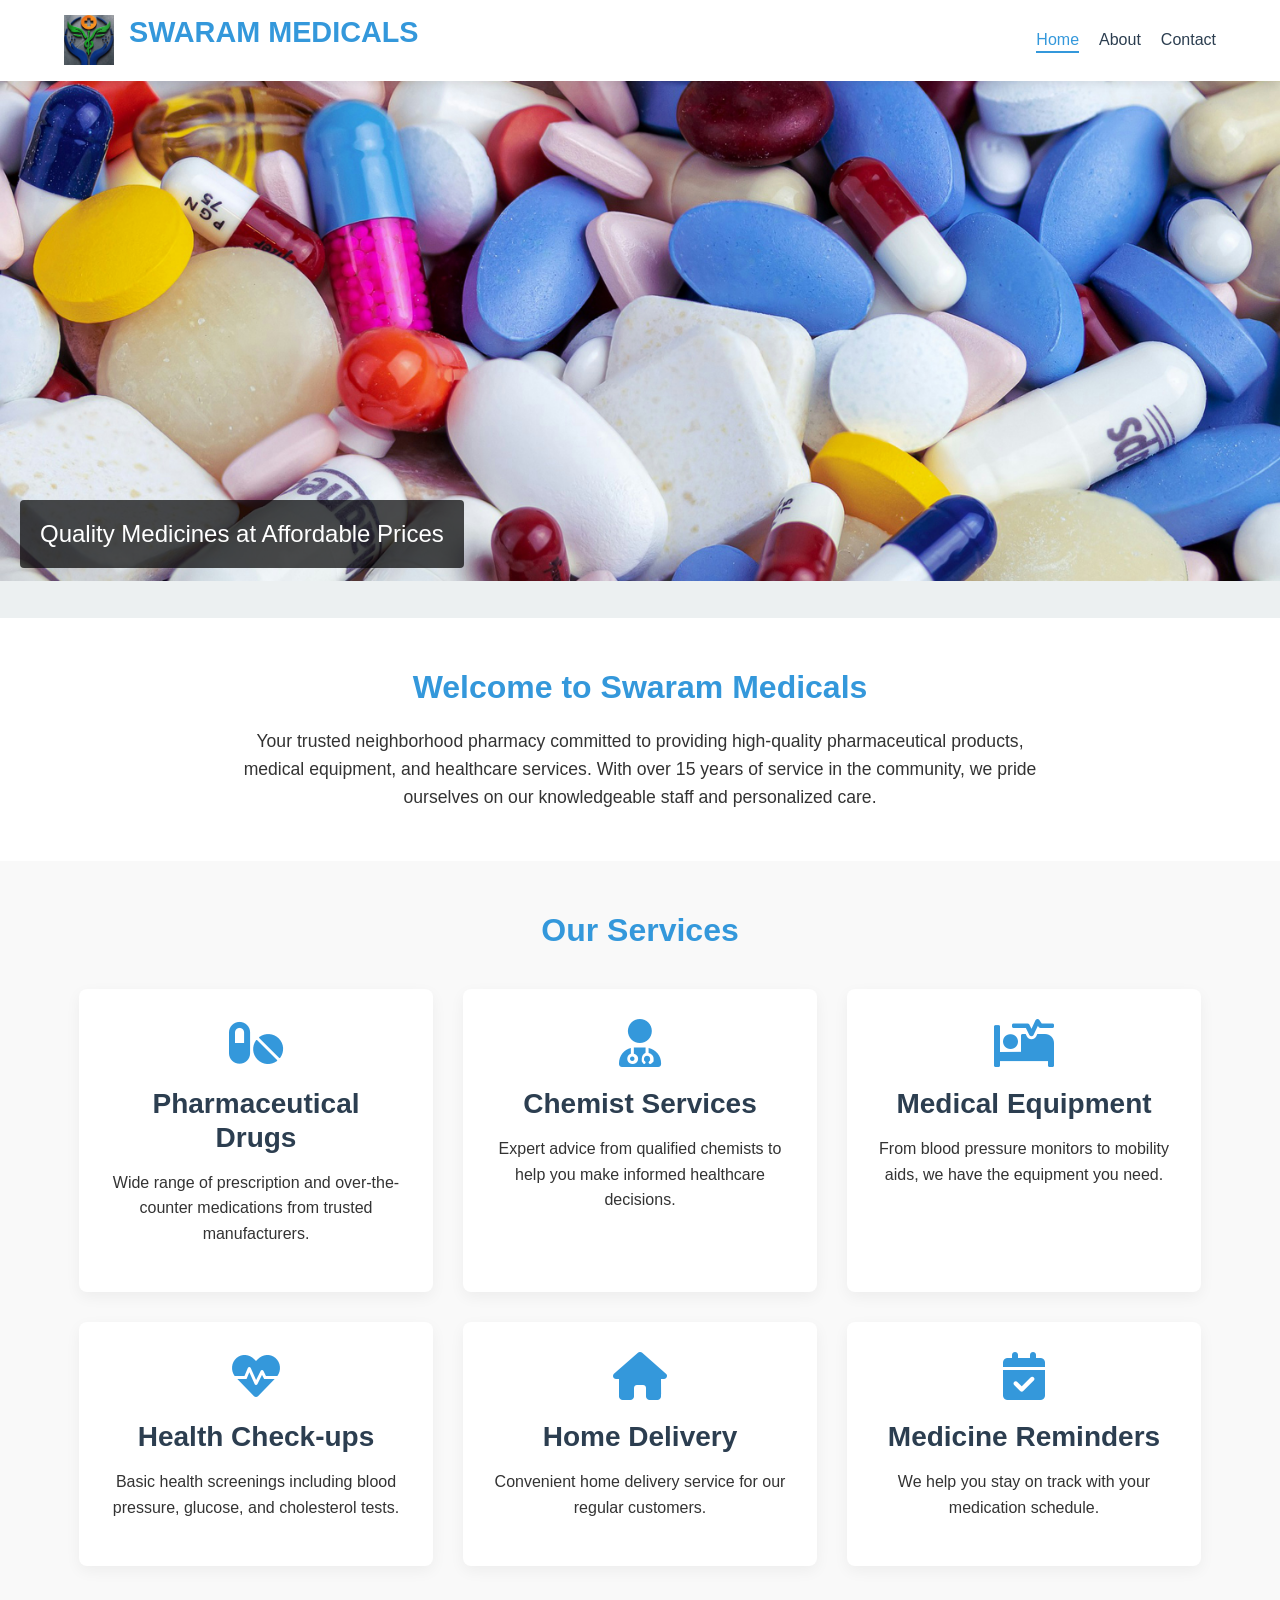
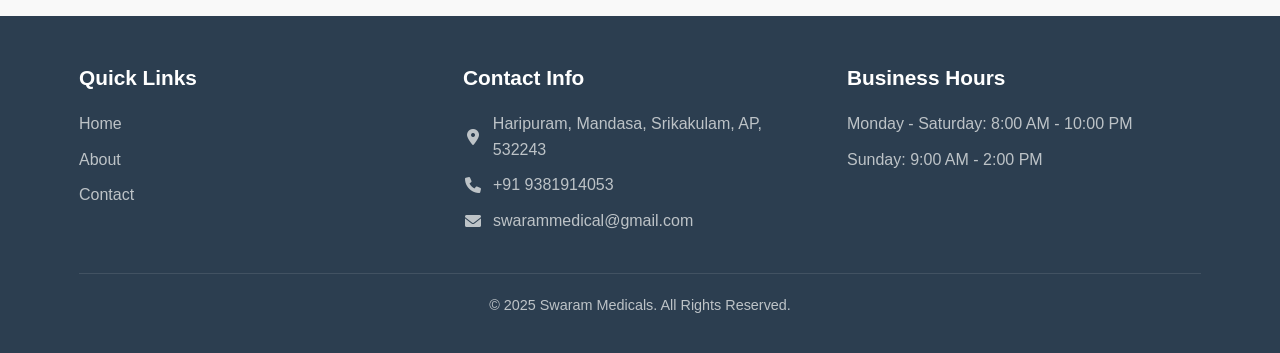
==== index.html @ b36c530f "first commit" ====
<!DOCTYPE html>
<html lang="en">
<head>
    <meta charset="UTF-8">
    <meta name="viewport" content="width=device-width, initial-scale=1.0">
    <title>SWARAM MEDICALS - Home</title>
    <link rel="stylesheet" href="css/style.css">
    <link rel="stylesheet" href="https://cdnjs.cloudflare.com/ajax/libs/font-awesome/6.0.0-beta3/css/all.min.css">
</head>
<body>
    <header>
        <div class="container">
            <div class="logo">
                <img src="images/logo.png" alt="Swaram Medicals Logo">
                <h1>SWARAM MEDICALS</h1>
            </div>
            <nav>
                <ul>
                    <li><a href="index.html" class="active">Home</a></li>
                    <li><a href="about.html">About</a></li>
                    <li><a href="contact.html">Contact</a></li>
                </ul>
            </nav>
        </div>
    </header>

    <section class="hero">
        <div class="slideshow-container">
            <div class="mySlides fade">
                <img src="images/banner1.jpg" style="width:100%" alt="Pharmacy Products">
                <div class="text">Quality Medicines at Affordable Prices</div>
            </div>
            <div class="mySlides fade">
                <img src="images/banner2.jpg" style="width:100%" alt="Medical Equipment">
                <div class="text">Wide Range of Medical Equipment</div>
            </div>
            <div class="mySlides fade">
                <img src="images/banner3.jpg" style="width:100%" alt="Professional Service">
                <div class="text">Expert Advice from Qualified Pharmacists</div>
            </div>
        </div>
    </section>

    <section class="intro">
        <div class="container">
            <h2>Welcome to Swaram Medicals</h2>
            <p>Your trusted neighborhood pharmacy committed to providing high-quality pharmaceutical products, medical equipment, and healthcare services. With over 15 years of service in the community, we pride ourselves on our knowledgeable staff and personalized care.</p>
        </div>
    </section>

    <section class="features">
        <div class="container">
            <h2>Our Services</h2>
            <div class="features-grid">
                <div class="feature">
                    <i class="fas fa-pills"></i>
                    <h3>Pharmaceutical Drugs</h3>
                    <p>Wide range of prescription and over-the-counter medications from trusted manufacturers.</p>
                </div>
                <div class="feature">
                    <i class="fas fa-user-md"></i>
                    <h3>Chemist Services</h3>
                    <p>Expert advice from qualified chemists to help you make informed healthcare decisions.</p>
                </div>
                <div class="feature">
                    <i class="fas fa-procedures"></i>
                    <h3>Medical Equipment</h3>
                    <p>From blood pressure monitors to mobility aids, we have the equipment you need.</p>
                </div>
                <div class="feature">
                    <i class="fas fa-heartbeat"></i>
                    <h3>Health Check-ups</h3>
                    <p>Basic health screenings including blood pressure, glucose, and cholesterol tests.</p>
                </div>
                <div class="feature">
                    <i class="fas fa-home"></i>
                    <h3>Home Delivery</h3>
                    <p>Convenient home delivery service for our regular customers.</p>
                </div>
                <div class="feature">
                    <i class="fas fa-calendar-check"></i>
                    <h3>Medicine Reminders</h3>
                    <p>We help you stay on track with your medication schedule.</p>
                </div>
            </div>
        </div>
    </section>

    <footer>
        <div class="container">
            <div class="footer-content">
                <div class="footer-section">
                    <h3>Quick Links</h3>
                    <ul>
                        <li><a href="index.html">Home</a></li>
                        <li><a href="about.html">About</a></li>
                        <li><a href="contact.html">Contact</a></li>
                    </ul>
                </div>
                <div class="footer-section">
                    <h3>Contact Info</h3>
                    <p><i class="fas fa-map-marker-alt"></i> Haripuram, Mandasa, Srikakulam, AP, 532243</p>
                    <p><i class="fas fa-phone"></i> +91 9381914053</p>
                    <p><i class="fas fa-envelope"></i> swarammedical@gmail.com</p>
                </div>
                <div class="footer-section">
                    <h3>Business Hours</h3>
                    <p>Monday - Saturday: 8:00 AM - 10:00 PM</p>
                    <p>Sunday: 9:00 AM - 2:00 PM</p>
                </div>
            </div>
            <div class="footer-bottom">
                <p>&copy; 2025 Swaram Medicals. All Rights Reserved.</p>
            </div>
        </div>
    </footer>

    <script src="js/script.js"></script>
</body>
</html>
---- css/style.css ----
/* Global Styles */
:root {
    --primary-color: #3498db;
    --secondary-color: #2980b9;
    --accent-color: #e74c3c;
    --light-color: #ecf0f1;
    --dark-color: #2c3e50;
    --text-color: #333;
    --text-light: #7f8c8d;
    --white: #fff;
    --gray: #bdc3c7;
    --success-color: #2ecc71;
}

* {
    margin: 0;
    padding: 0;
    box-sizing: border-box;
}

body {
    font-family: 'Segoe UI', Tahoma, Geneva, Verdana, sans-serif;
    line-height: 1.6;
    color: var(--text-color);
    background-color: var(--light-color);
}

.container {
    width: 90%;
    max-width: 1200px;
    margin: 0 auto;
    padding: 0 15px;
}

h1, h2, h3, h4, h5, h6 {
    margin-bottom: 1rem;
    font-weight: 600;
    line-height: 1.2;
}

h1 { font-size: 2.5rem; }
h2 { font-size: 2rem; }
h3 { font-size: 1.75rem; }
h4 { font-size: 1.5rem; }

p {
    margin-bottom: 1rem;
}

a {
    text-decoration: none;
    color: var(--primary-color);
    transition: color 0.3s ease;
}

a:hover {
    color: var(--secondary-color);
}

.btn {
    display: inline-block;
    padding: 10px 20px;
    background-color: var(--primary-color);
    color: var(--white);
    border: none;
    border-radius: 4px;
    cursor: pointer;
    transition: background-color 0.3s ease;
}

.btn:hover {
    background-color: var(--secondary-color);
}

img {
    max-width: 100%;
    height: auto;
}

/* Header Styles */
header {
    background-color: var(--white);
    box-shadow: 0 2px 10px rgba(0, 0, 0, 0.1);
    position: sticky;
    top: 0;
    z-index: 1000;
}

header .container {
    display: flex;
    justify-content: space-between;
    align-items: center;
    padding: 15px 0;
}

.logo {
    display: flex;
    align-items: center;
}

.logo img {
    height: 50px;
    margin-right: 15px;
}

.logo h1 {
    color: var(--primary-color);
    font-size: 1.8rem;
}

nav ul {
    display: flex;
    list-style: none;
}

nav ul li {
    margin-left: 20px;
}

nav ul li a {
    color: var(--dark-color);
    font-weight: 500;
    padding: 5px 0;
    position: relative;
}

nav ul li a.active,
nav ul li a:hover {
    color: var(--primary-color);
}

nav ul li a.active:after,
nav ul li a:hover:after {
    content: '';
    position: absolute;
    bottom: 0;
    left: 0;
    width: 100%;
    height: 2px;
    background-color: var(--primary-color);
}

/* Hero Section */
.hero {
    position: relative;
    margin-bottom: 30px;
}

.slideshow-container {
    position: relative;
    max-width: 100%;
    overflow: hidden;
}

.mySlides {
    display: none;
}

.mySlides img {
    width: 100%;
    height: 500px;
    object-fit: cover;
}

.mySlides .text {
    position: absolute;
    bottom: 20px;
    left: 20px;
    background-color: rgba(0, 0, 0, 0.7);
    color: var(--white);
    padding: 15px 20px;
    border-radius: 4px;
    font-size: 1.5rem;
    max-width: 50%;
}

/* Intro Section */
.intro {
    padding: 50px 0;
    text-align: center;
    background-color: var(--white);
}

.intro h2 {
    color: var(--primary-color);
    margin-bottom: 20px;
}

.intro p {
    max-width: 800px;
    margin: 0 auto;
    font-size: 1.1rem;
}

/* Features Section */
.features {
    padding: 50px 0;
    background-color: #f9f9f9;
}

.features h2 {
    text-align: center;
    margin-bottom: 40px;
    color: var(--primary-color);
}

.features-grid {
    display: grid;
    grid-template-columns: repeat(auto-fit, minmax(300px, 1fr));
    gap: 30px;
}

.feature {
    background-color: var(--white);
    padding: 30px;
    border-radius: 8px;
    box-shadow: 0 5px 15px rgba(0, 0, 0, 0.05);
    text-align: center;
    transition: transform 0.3s ease, box-shadow 0.3s ease;
}

.feature:hover {
    transform: translateY(-5px);
    box-shadow: 0 10px 25px rgba(0, 0, 0, 0.1);
}

.feature i {
    font-size: 3rem;
    color: var(--primary-color);
    margin-bottom: 20px;
}

.feature h3 {
    color: var(--dark-color);
    margin-bottom: 15px;
}

/* About Page Styles */
.about-hero {
    background: linear-gradient(rgba(0, 0, 0, 0.6), rgba(0, 0, 0, 0.6)), url('../images/banner2.jpg');
    background-size: cover;
    background-position: center;
    color: var(--white);
    padding: 100px 0;
    text-align: center;
}

.about-content {
    padding: 50px 0;
    background-color: var(--white);
}

.about-text {
    max-width: 800px;
    margin: 0 auto 40px;
}

.about-text h3 {
    color: var(--primary-color);
    margin-top: 30px;
}

.team-members {
    display: grid;
    grid-template-columns: repeat(auto-fit, minmax(250px, 1fr));
    gap: 30px;
    margin-top: 40px;
}

.team-member {
    background-color: #f9f9f9;
    padding: 20px;
    border-radius: 8px;
    text-align: center;
    box-shadow: 0 5px 15px rgba(0, 0, 0, 0.05);
}

.team-member img {
    width: 150px;
    height: 150px;
    border-radius: 50%;
    object-fit: cover;
    margin-bottom: 15px;
    border: 5px solid var(--primary-color);
}

.team-member h4 {
    color: var(--dark-color);
    margin-bottom: 5px;
}

.team-member p {
    color: var(--text-light);
    font-size: 0.9rem;
}

.location {
    padding: 50px 0;
    background-color: #f9f9f9;
}

.location h2 {
    text-align: center;
    margin-bottom: 30px;
    color: var(--primary-color);
}

.map-container {
    border-radius: 8px;
    overflow: hidden;
    box-shadow: 0 5px 15px rgba(0, 0, 0, 0.1);
}

/* Contact Page Styles */
.contact-hero {
    background: linear-gradient(rgba(0, 0, 0, 0.6), rgba(0, 0, 0, 0.6)), url('../images/banner3.jpg');
    background-size: cover;
    background-position: center;
    color: var(--white);
    padding: 100px 0;
    text-align: center;
}

.contact-content {
    padding: 50px 0;
    background-color: var(--white);
}

.contact-content .container {
    display: grid;
    grid-template-columns: 1fr 1fr;
    gap: 50px;
}

.contact-info {
    padding-right: 30px;
}

.contact-info h3 {
    color: var(--primary-color);
    margin-bottom: 20px;
}

.address-box, .hours-box {
    background-color: #f9f9f9;
    padding: 25px;
    border-radius: 8px;
    margin-bottom: 30px;
    box-shadow: 0 5px 15px rgba(0, 0, 0, 0.05);
}

.address-box p, .hours-box p {
    margin-bottom: 10px;
    display: flex;
    align-items: center;
}

.address-box i, .hours-box i {
    margin-right: 10px;
    color: var(--primary-color);
    width: 20px;
    text-align: center;
}

.contact-form {
    background-color: #f9f9f9;
    padding: 30px;
    border-radius: 8px;
    box-shadow: 0 5px 15px rgba(0, 0, 0, 0.05);
}

.contact-form h3 {
    color: var(--primary-color);
    margin-bottom: 20px;
}

.form-group {
    margin-bottom: 20px;
}

.form-group label {
    display: block;
    margin-bottom: 8px;
    font-weight: 500;
}

.form-group input,
.form-group textarea {
    width: 100%;
    padding: 10px 15px;
    border: 1px solid var(--gray);
    border-radius: 4px;
    font-family: inherit;
    font-size: 1rem;
}

.form-group textarea {
    resize: vertical;
    min-height: 150px;
}

/* Footer Styles */
footer {
    background-color: var(--dark-color);
    color: var(--white);
    padding: 50px 0 0;
}

.footer-content {
    display: grid;
    grid-template-columns: repeat(auto-fit, minmax(250px, 1fr));
    gap: 30px;
    margin-bottom: 30px;
}

.footer-section h3 {
    color: var(--white);
    margin-bottom: 20px;
    font-size: 1.3rem;
}

.footer-section ul {
    list-style: none;
}

.footer-section ul li {
    margin-bottom: 10px;
}

.footer-section ul li a {
    color: var(--gray);
}

.footer-section ul li a:hover {
    color: var(--white);
}

.footer-section p {
    color: var(--gray);
    margin-bottom: 10px;
    display: flex;
    align-items: center;
}

.footer-section i {
    margin-right: 10px;
    width: 20px;
    text-align: center;
}

.footer-bottom {
    text-align: center;
    padding: 20px 0;
    border-top: 1px solid rgba(255, 255, 255, 0.1);
    color: var(--gray);
    font-size: 0.9rem;
}

/* Responsive Styles */
@media (max-width: 768px) {
    header .container {
        flex-direction: column;
        text-align: center;
    }

    .logo {
        margin-bottom: 15px;
        justify-content: center;
    }

    nav ul {
        justify-content: center;
    }

    nav ul li {
        margin: 0 10px;
    }

    .mySlides .text {
        max-width: 80%;
        font-size: 1.2rem;
    }

    .contact-content .container {
        grid-template-columns: 1fr;
    }

    .contact-info {
        padding-right: 0;
    }
}

@media (max-width: 480px) {
    .logo h1 {
        font-size: 1.5rem;
    }

    .mySlides .text {
        font-size: 1rem;
        bottom: 10px;
        left: 10px;
    }

    .features-grid {
        grid-template-columns: 1fr;
    }
}
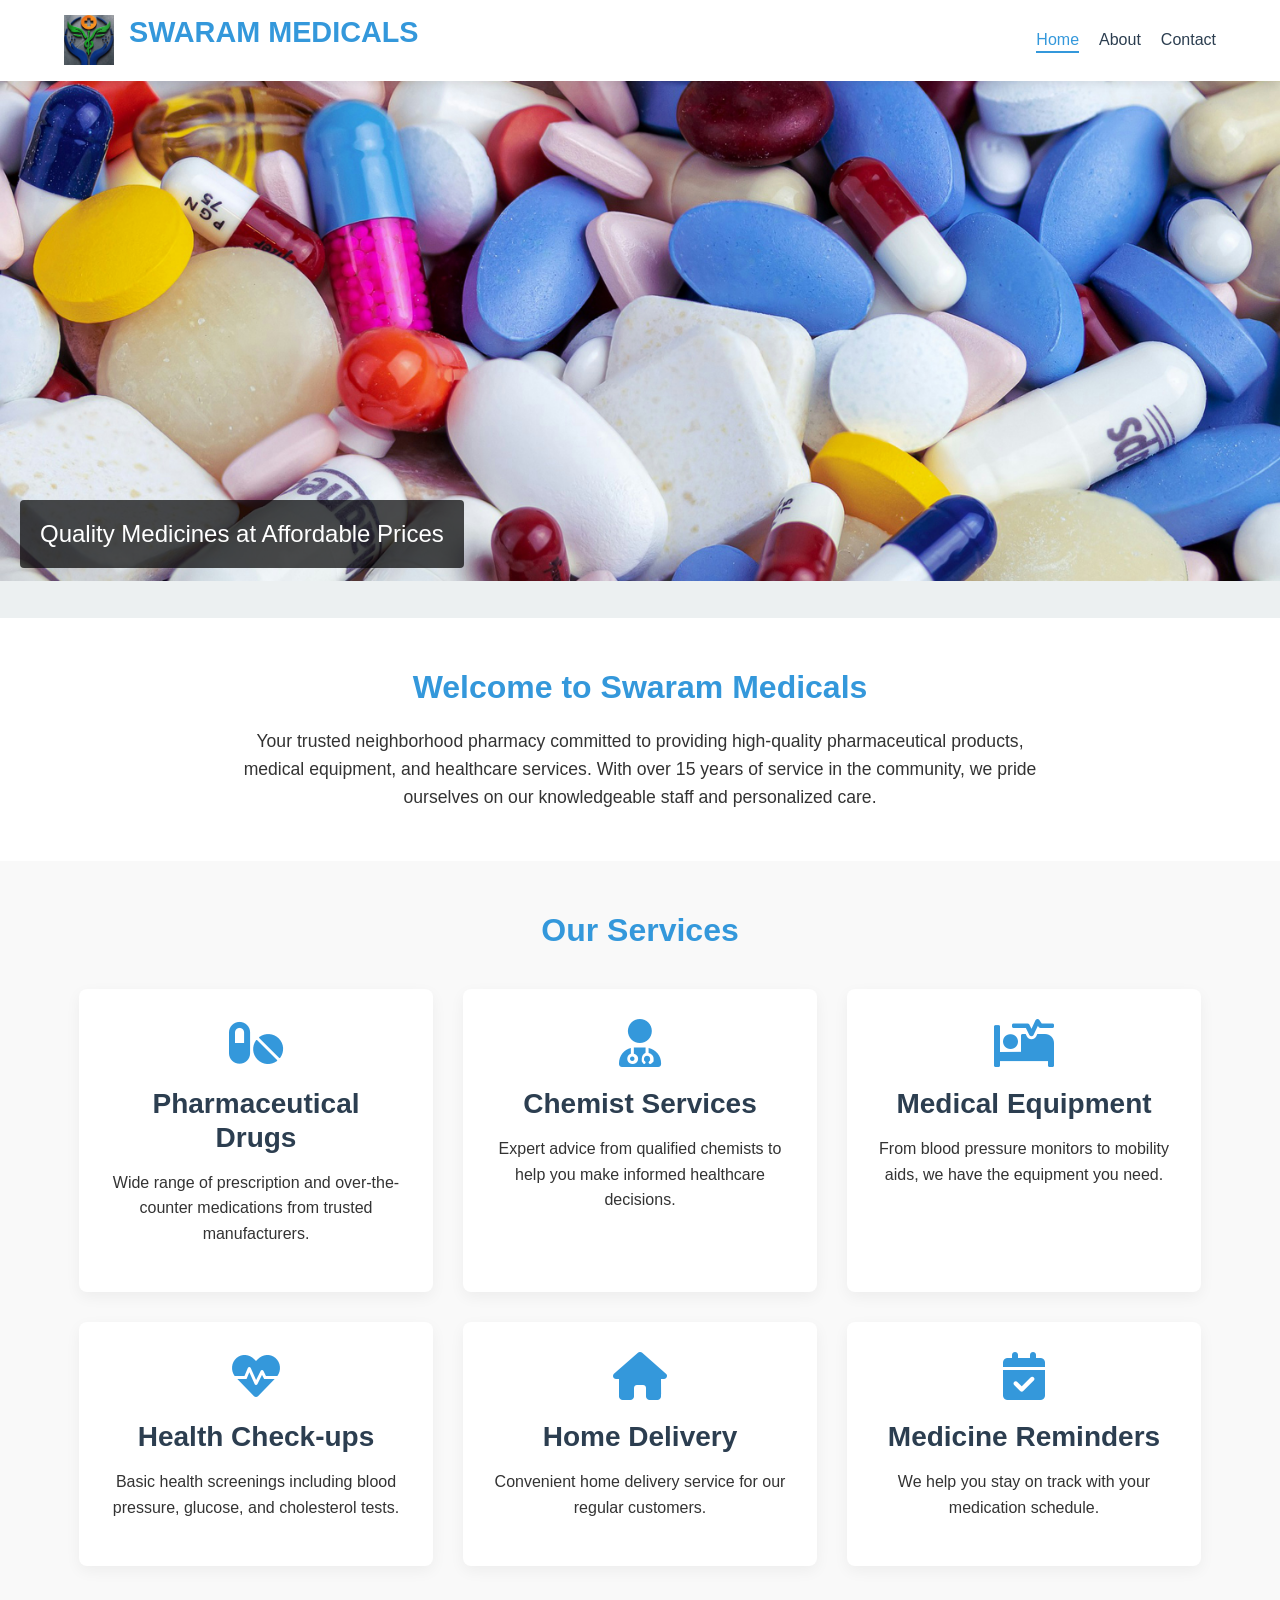
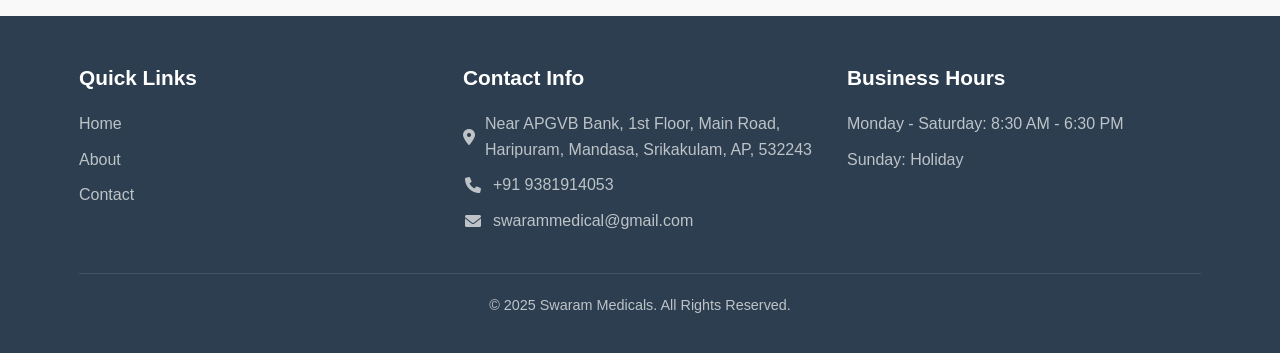
==== commit a525efd5: "commiting with address change" ====
--- a/index.html
+++ b/index.html
@@ -99,14 +99,14 @@
                 </div>
                 <div class="footer-section">
                     <h3>Contact Info</h3>
-                    <p><i class="fas fa-map-marker-alt"></i> Haripuram, Mandasa, Srikakulam, AP, 532243</p>
+                    <p><i class="fas fa-map-marker-alt"></i> Near APGVB Bank, 1st Floor, Main Road, Haripuram, Mandasa, Srikakulam, AP, 532243</p>
                     <p><i class="fas fa-phone"></i> +91 9381914053</p>
                     <p><i class="fas fa-envelope"></i> swarammedical@gmail.com</p>
                 </div>
                 <div class="footer-section">
                     <h3>Business Hours</h3>
-                    <p>Monday - Saturday: 8:00 AM - 10:00 PM</p>
-                    <p>Sunday: 9:00 AM - 2:00 PM</p>
+                    <p>Monday - Saturday: 8:30 AM - 6:30 PM</p>
+                    <p>Sunday: Holiday</p>
                 </div>
             </div>
             <div class="footer-bottom">
